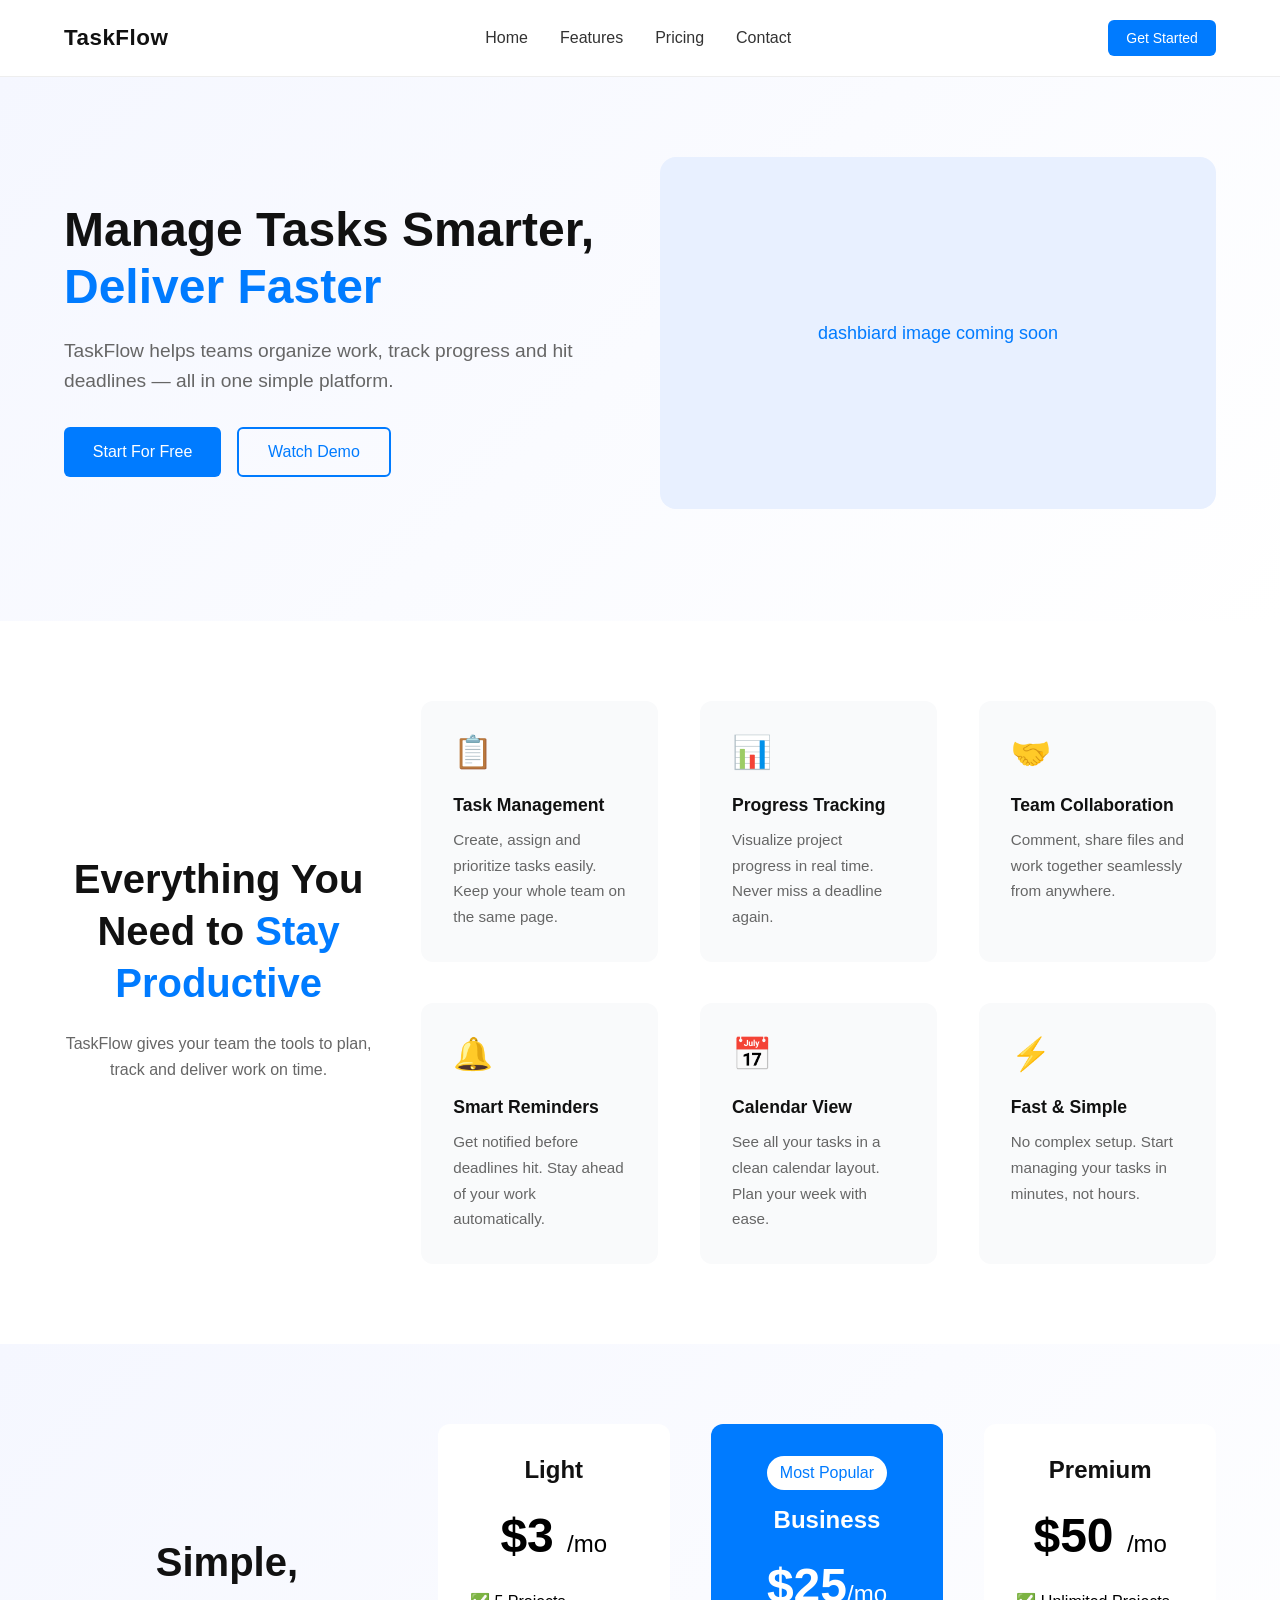
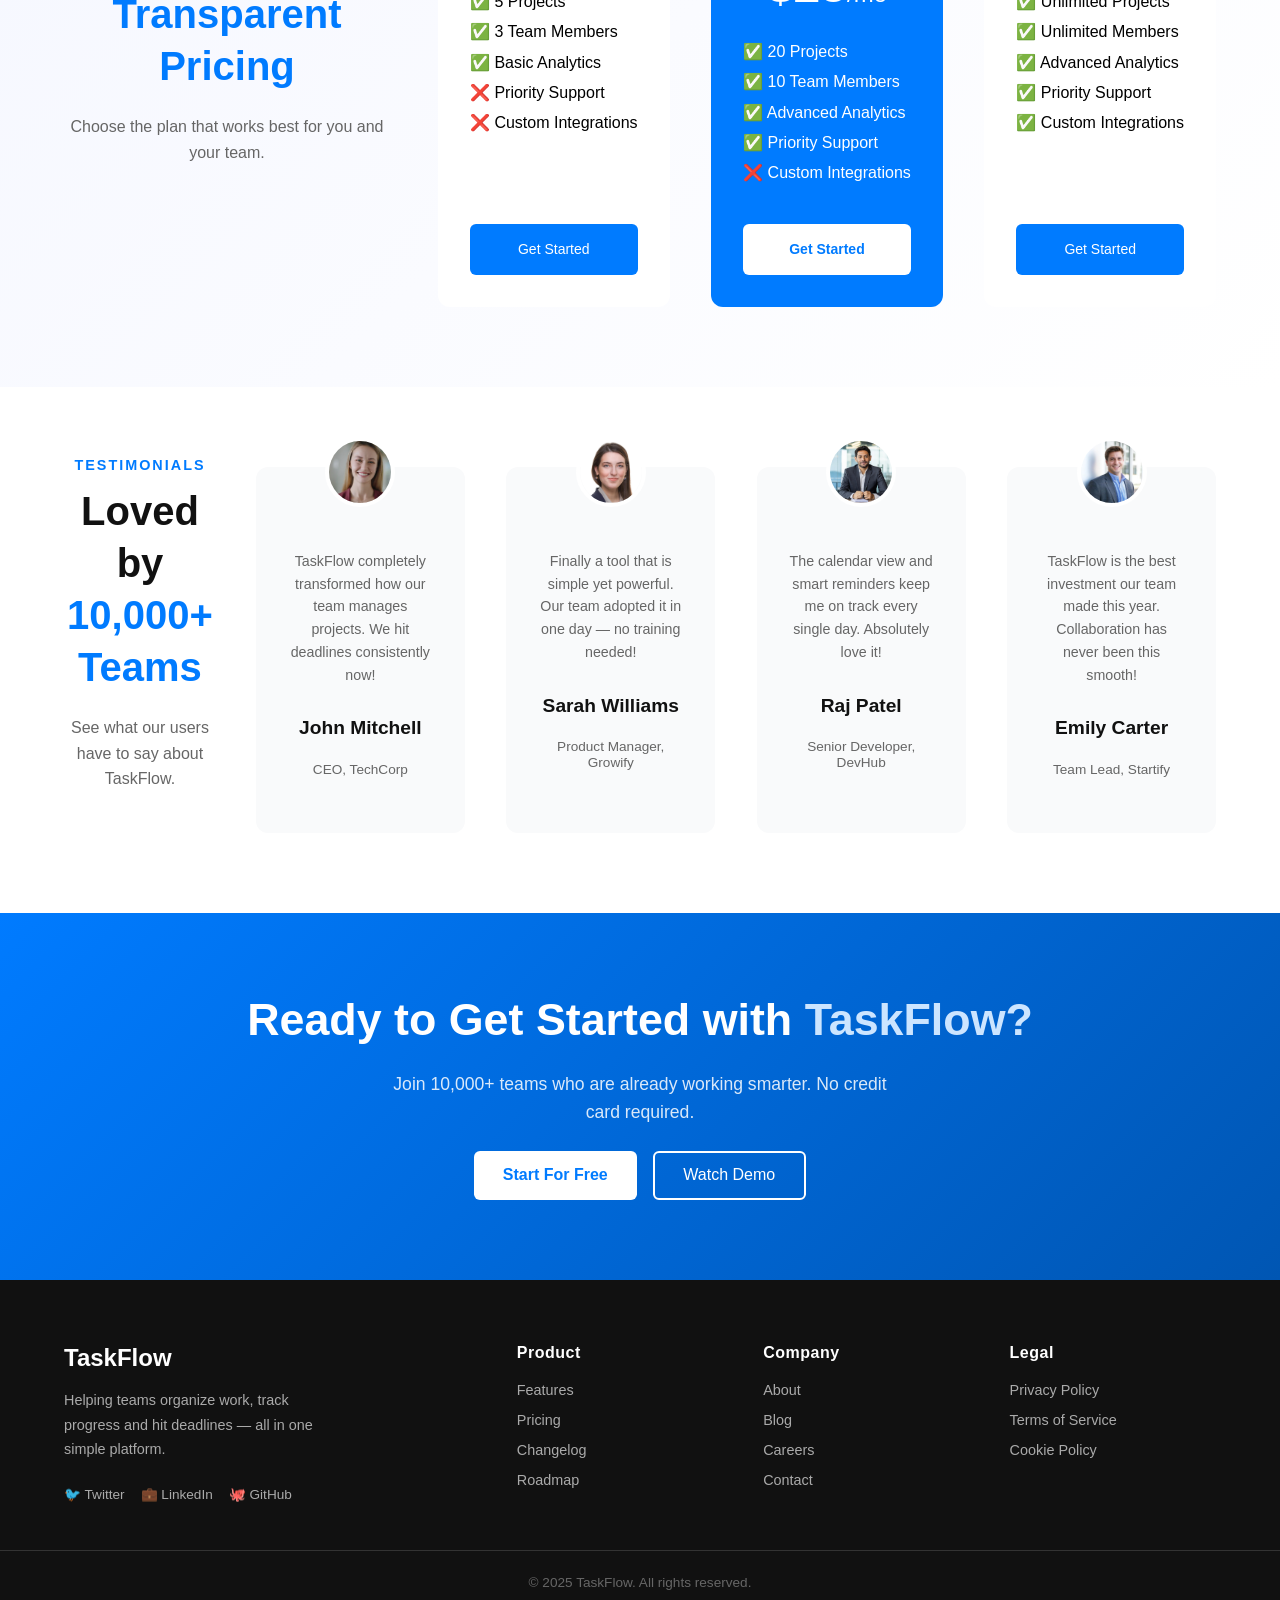
==== index.html @ aaf2224f "initial commit" ====
<!DOCTYPE html>
<html lang="en">

<head>
    <meta charset="UTF-8">
    <meta name="viewport" content="width=device-width, initial-scale=1.0">
    <title>Document</title>
    <link rel="stylesheet" href="style.css">
</head>

<body>
    <!-- navbar -->
    <header class="navbar">
        <div class="container">
            <!-- logo -->
            <div class="logo">
                <a href="#">TaskFlow</a>
            </div>

            <!-- menu items  -->
            <nav class="nav-links">
                <a href="#">Home</a>
                <a href="#">Features</a>
                <a href="#">Pricing</a>
                <a href="#">Contact</a>
            </nav>

            <div class="nav-btn">
                <button>Get Started</button>
            </div>

            <!-- hmaburger for mobile -->
            <div class="hamburger">
                ☰
            </div>
        </div>
    </header>



    <!-- hero section  -->
    <section class="hero">
        <div class="container">
            <!-- left side text  -->
            <div class="hero-text">
                <h1>Manage Tasks Smarter, <span>Deliver Faster</span></h1>
                <p>TaskFlow helps teams organize work, track progress and hit deadlines — all in one simple platform.
                </p>
                <div class="hero-buttons">
                    <button class="btn-primary">Start For Free</button>
                    <button class="btn-secondary">Watch Demo</button>
                </div>
            </div>

            <!-- right side image  -->
            <div class="hero-image placeholder-box">
                dashbiard image coming soon
            </div>
        </div>
    </section>


    <!-- features section  -->
    <section class="features">
        <div class="container">
            <!-- features heading  -->
            <div class="features-heading">
                <h2>Everything You Need to <span>Stay Productive</span></h2>
                <p>TaskFlow gives your team the tools to plan, track and deliver work on time.</p>
            </div>

            <!-- features card -->
            <div class="features-grid">

                <div class="feature-card">
                    <div class="feature-icon">📋</div>
                    <h3>Task Management</h3>
                    <p>Create, assign and prioritize tasks easily. Keep your whole team on the same page.</p>
                </div>

                <div class="feature-card">
                    <div class="feature-icon">📊</div>
                    <h3>Progress Tracking</h3>
                    <p>Visualize project progress in real time. Never miss a deadline again.</p>
                </div>

                <div class="feature-card">
                    <div class="feature-icon">🤝</div>
                    <h3>Team Collaboration</h3>
                    <p>Comment, share files and work together seamlessly from anywhere.</p>
                </div>

                <div class="feature-card">
                    <div class="feature-icon">🔔</div>
                    <h3>Smart Reminders</h3>
                    <p>Get notified before deadlines hit. Stay ahead of your work automatically.</p>
                </div>

                <div class="feature-card">
                    <div class="feature-icon">📅</div>
                    <h3>Calendar View</h3>
                    <p>See all your tasks in a clean calendar layout. Plan your week with ease.</p>
                </div>

                <div class="feature-card">
                    <div class="feature-icon">⚡</div>
                    <h3>Fast & Simple</h3>
                    <p>No complex setup. Start managing your tasks in minutes, not hours.</p>
                </div>
            </div>
        </div>
    </section>





    <!-- pricing section  -->
    <section class="pricing">
        <div class="container">
            <div class="pricing-heading">
                <h2>Simple, <span>Transparent Pricing</span></h2>
                <p>Choose the plan that works best for you and your team.</p>
            </div>

            <div class="pricing-grid">
                <!-- light price  -->
                <div class="pricing-card">
                    <h3>Light</h3>
                    <div class="price">$3 <span>/mo</span></div>
                    <ul>
                        <li>✅ 5 Projects</li>
                        <li>✅ 3 Team Members</li>
                        <li>✅ Basic Analytics</li>
                        <li>❌ Priority Support</li>
                        <li>❌ Custom Integrations</li>
                    </ul>
                    <button class="btn-plan">Get Started</button>
                </div>

                <!-- popular-price  -->
                <div class="pricing-card popular">
                    <div class="popular-badge">Most Popular</div>
                    <h3>Business</h3>

                    <div class="price">$25<span>/mo</span></div>
                    <ul>
                        <li>✅ 20 Projects</li>
                        <li>✅ 10 Team Members</li>
                        <li>✅ Advanced Analytics</li>
                        <li>✅ Priority Support</li>
                        <li>❌ Custom Integrations</li>
                    </ul>
                    <button class="btn-plan popular-btn">Get Started</button>
                </div>

                <!-- premium pricing  -->
                <div class="pricing-card">
                    <h3>Premium</h3>
                    <div class="price">$50 <span>/mo</span></div>
                    <ul>
                        <li>✅ Unlimited Projects</li>
                        <li>✅ Unlimited Members</li>
                        <li>✅ Advanced Analytics</li>
                        <li>✅ Priority Support</li>
                        <li>✅ Custom Integrations</li>
                    </ul>
                    <button class="btn-plan">Get Started</button>
                </div>
            </div>
        </div>
    </section>

    <!-- testimonial section  -->

    <section class="testimonials">
        <div class="container">
            <div class="testimonial-heading">
                <p class="label">Testimonials</p>
                <h2>Loved by <span>10,000+ Teams</span></h2>
                <p>See what our users have to say about TaskFlow.</p>
            </div>

            <div class="testimonial-grid">
                <!-- peron-1  -->
                <div class="testimonial-card">
                    <img src="assets/images/testimonial-person/person1.webp" alt="">
                    <p class="review">TaskFlow completely transformed how our team manages projects. We hit
                        deadlines consistently now!</p>
                    <span class="name">John Mitchell</span>
                    <span class="designation">CEO, TechCorp</span>
                </div>

                <!-- person-2  -->
                <div class="testimonial-card">
                    <img src="assets/images/testimonial-person/person2.jpg" alt="">
                    <p class="review">Finally a tool that is simple yet powerful. Our team adopted it in one day —
                        no training needed!</p>
                    <span class="name">Sarah Williams</span>
                    <span class="designation">Product Manager, Growify</span>
                </div>

                <!-- person-3  -->
                <div class="testimonial-card">
                    <img src="assets/images/testimonial-person/person3.jpg" alt="">
                    <p class="review">The calendar view and smart reminders keep me on track every single day.
                        Absolutely love it!</p>
                    <span class="name">Raj Patel</span>
                    <span class="designation">Senior Developer, DevHub</span>
                </div>

                <!-- person-4  -->
                <div class="testimonial-card">
                    <img src="assets/images/testimonial-person/person4.jpg" alt="">
                    <p class="review">TaskFlow is the best investment our team made this year. Collaboration has
                        never been this smooth!</p>
                    <span class="name">Emily Carter</span>
                    <span class="designation">Team Lead, Startify</span>
                </div>

            </div>
        </div>
    </section>



    <!-- cta section  -->
     <!-- CTA section -->
<section class="cta">
    <div class="container">
        <h2>Ready to Get Started with <span>TaskFlow?</span></h2>
        <p>Join 10,000+ teams who are already working smarter. No credit card required.</p>
        <div class="cta-buttons">
            <button class="btn-primary">Start For Free</button>
            <button class="btn-secondary">Watch Demo</button>
        </div>
    </div>
</section>




<!-- footer  -->
 <!-- Footer -->
<footer class="footer">
    <div class="container">

        <!-- Brand Column -->
        <div class="footer-brand">
            <h3>TaskFlow</h3>
            <p>Helping teams organize work, track progress and hit deadlines — all in one simple platform.</p>
            <div class="social-links">
                <a href="#">🐦 Twitter</a>
                <a href="#">💼 LinkedIn</a>
                <a href="#">🐙 GitHub</a>
            </div>
        </div>

        <!-- Product Links -->
        <div class="footer-col">
            <h4>Product</h4>
            <ul>
                <li><a href="#">Features</a></li>
                <li><a href="#">Pricing</a></li>
                <li><a href="#">Changelog</a></li>
                <li><a href="#">Roadmap</a></li>
            </ul>
        </div>

        <!-- Company Links -->
        <div class="footer-col">
            <h4>Company</h4>
            <ul>
                <li><a href="#">About</a></li>
                <li><a href="#">Blog</a></li>
                <li><a href="#">Careers</a></li>
                <li><a href="#">Contact</a></li>
            </ul>
        </div>

        <!-- Legal Links -->
        <div class="footer-col">
            <h4>Legal</h4>
            <ul>
                <li><a href="#">Privacy Policy</a></li>
                <li><a href="#">Terms of Service</a></li>
                <li><a href="#">Cookie Policy</a></li>
            </ul>
        </div>

    </div>

    <!-- Bottom Bar -->
    <div class="footer-bottom">
        <p>© 2025 TaskFlow. All rights reserved.</p>
    </div>
</footer>

</body>

</html>
---- style.css ----
/* css reset  */
* {
    margin: 0;
    padding: 0;
    box-sizing: border-box;
}

body {
    font-family: Arial, sans-serif;
  overflow-x: hidden;
}


a {
    text-decoration: none;
    cursor: pointer;
}

.container {
    width: 90%;
    margin: 0 auto;
    max-width: 1200px;
}

.navbar .container {
    display: flex;
    /* flex-direction: column; */
    justify-content: space-between;
    align-items: center;
}

.navbar {
    background-color: white;
    width: 100%;
    padding: 1.25rem 0;
    position: sticky;
    top: 0;
    border-bottom: 1px solid #eee;
}

.navbar .logo a {
    font-size: 1.4rem;
    font-weight: 700;
    color: #111;
    letter-spacing: 0.5px;
}

/* .nav-links{
    display: flex;
    gap: 2.3rem;
} */

.nav-links a {
    font-size: 1rem;
    color: #333;
    transition: 0.3s;
    font-weight: 500;
}

.nav-links a:hover {
    color: #007bff;
}

.nav-btn button {
    background-color: #007bff;
    color: white;
    border: none;
    padding: 0.625rem 1.135rem;
    border-radius: 0.375rem;
    font-size: 0.875rem;
    cursor: pointer;
    transition: .3s;
}

.nav-btn button:hover {
    background-color: #0056b3;
}


/* mobile-first  */
.nav-links {
    display: none;
}

.nav-btn {
    display: none;
}

.hamburger {
    display: block;
    font-size: 1.5rem;
    cursor: pointer;
    /* font-weight: bold;
 color: #111; */
}


/* media query */
@media (min-width: 768px) {
    .nav-links {
        display: flex;
        gap: 2rem;
    }

    .logo a {
        font-size: 1.6rem;
    }

    .nav-btn {
        display: block;
    }

    .hamburger {
        display: none;
    }
}

/* hero section  */

section {
    padding: 2rem 0;
}

.hero {
    background: linear-gradient(135deg, #f5f7ff 0%, #ffffff 100%);
}

.hero .container {
    display: flex;
    flex-direction: column;
    align-items: center;
    gap: 2.5rem;
    text-align: center;
}

.hero-text h1 {
    font-size: 2.2rem;
    margin-bottom: 1.4rem;
    color: #111;
    line-height: 1.2;
    font-weight: bold;
}

.hero-text h1 span {
    color: #007bff;
}

.hero-text p {
    font-size: .97rem;
    color: #666;
    margin-bottom: 1.875rem;
    line-height: 1.6;
    font-weight: 500;
}

.hero-buttons {
    display: flex;
    gap: 1rem;
    justify-content: center;
    margin-bottom: 1.3rem;
}

.btn-primary {
    background-color: #007bff;
    color: white;
    border: none;
    padding: 0.625rem 1.4rem;
    border-radius: 0.375rem;
    font-size: 0.875rem;
    cursor: pointer;
    transition: .3s;
    white-space: nowrap;
}

.btn-primary:hover {
    background-color: #0056b3;
}

.btn-secondary {
    color: #007bff;
    background-color: transparent;
    border: 2px solid #007bff;
    padding: 0.625rem 1.4rem;
    border-radius: 0.375rem;
    font-size: 0.875rem;
    cursor: pointer;
    transition: .3s;
    white-space: nowrap;
}

.btn-secondary:hover {
    background-color: #0056b3;
    color: white;
}

/* .hero-image img {
  width: 100%;
  max-width: 550px;
  border-radius: 1rem;
  box-shadow: 0 20px 60px rgba(0, 0, 0, 0.15);
} */

.placeholder-box {
    background: #e8f0ff;
    /* height: 17rem; */
    border-radius: 16px;
    display: flex;
    align-items: center;
    justify-content: center;
    color: #007bff;
    font-size: 18px;
    margin-bottom: 2rem;
}


/* media query */
@media (min-width: 768px) {
    section {
        padding: 5rem 0;
    }

    .hero .container {
        flex-direction: row;
        text-align: left;
        gap: 2.5rem;
    }

    .hero-text {
        flex: 1;
    }

    .hero-text h1 {
        font-size: 3rem;
        font-weight: bold;
        color: #111;
        line-height: 1.2;
        margin-bottom: 1.25rem;
    }

    .hero-image {
        flex: 1;
    }

    .placeholder-box {
        height: 22rem;
    }

    .hero-buttons {
        justify-content: flex-start;
    }

    .btn-primary {
        padding: 0.86rem 1.8rem;
        font-size: 1rem;
    }

    .btn-secondary {
        padding: 0.86rem 1.8rem;
        font-size: 1rem;
    }

    .hero-text p {
        font-size: 1.2rem;
        margin-bottom: 1.875rem;
        line-height: 1.6;
    }
}



/* features styling  */
.features {
    background-color: #ffffff;
}

.features .container {
    display: flex;
    flex-direction: column;
    align-items: center;
    justify-content: space-between;
    gap: 3rem;
    /* background-color: red; */
}

.features-heading h2 {
    font-size: 2rem;
    margin-bottom: 1.4rem;
    color: #111;
    line-height: 1.2;
    font-weight: bold;
    text-align: center;
}

.features-heading h2 span {
    color: #007bff;
}

.features-heading p {
    font-size: .89rem;
    color: #666;
    margin-bottom: 1.875rem;
    line-height: 1.6;
    font-weight: 500;
    text-align: center;
}

.features-grid {
    /* background-color: yellow; */
    display: grid;
    gap: 2.6rem;
}

.feature-card {
    /* border: 3px solid; */
    padding: 2rem;
    border-radius: 12px;
    background: #f9fafb;
    transition: .3s;
}

.feature-card:hover {
    box-shadow: 0 10px 30px rgba(0, 0, 0, 0.1);
    transform: translateY(-5px);
}

.feature-icon {
    font-size: 2rem;
    margin-bottom: 1.5rem;
}

.feature-card h3 {
    font-size: 1.1rem;
    font-weight: bold;
    color: #111;
    margin-bottom: 0.7rem;
}

.feature-card p {
    line-height: 1.6rem;
    font-size: 0.95rem;
    color: #666;
}

/* media query */
@media (min-width: 768px) {
    section {
        padding: 5rem 0;
        /* overflow-x: hidden; */
    }


    .features-heading {
        text-align: center;
        /* margin-bottom: 3rem; */
    }

    .features-heading h2 {
        font-size: 2.5rem;
        line-height: 1.3;
    }

    .features-heading p {
        font-size: 1rem;
    }

    .features-grid {
        grid-template-columns: repeat(2, 1fr);
    }
}


@media (min-width: 1200px) {
    .features-grid {
        grid-template-columns: repeat(3, 1fr);
    }

    .features .container {
        flex-direction: row;
    }
}


/* pricng styling  */
.pricing {
    background: linear-gradient(135deg, #f5f7ff 0%, #ffffff 100%);

}

.pricing .container {
    display: flex;
    flex-direction: column;
    align-items: center;
    justify-content: space-between;
    gap: 3rem;
    /* background-color: red; */
}

.pricing-heading {
    text-align: center;
    /* margin-bottom: 3rem; */
    /* background-color: red; */
}

.pricing-heading h2 {
    font-size: 2rem;
    margin-bottom: 1.4rem;
    color: #111;
    line-height: 1.2;
    font-weight: bold;
    text-align: center;
}

.pricing-heading h2 span {
    color: #007bff;
}

.pricing-heading p {
    font-size: .89rem;
    color: #666;
    margin-bottom: 1.875rem;
    line-height: 1.6;
    font-weight: 500;
    text-align: center;
}

.pricing-grid {
    /* background-color: yellow; */
    display: grid;
    gap: 2.6rem;
}

.pricing-card {
    padding: 2rem;
    border-radius: 12px;
    background: #f9fafb;
    transition: .3s;
    white-space: nowrap;
    background-color: white;
}

.pricing-card:hover {
    box-shadow: 0 10px 30px rgba(0, 0, 0, 0.1);
    transform: translateY(-5px);
}

.pricing-card h3 {
    font-size: 1.3rem;
    font-weight: bold;
    color: #111;
    margin-bottom: 1.5rem;
    text-align: center;
}

.pricing-card .price {
    font-size: 2rem;
    font-weight: bold;
    margin-bottom: 1.5rem;
    text-align: center;
}

.pricing-card .price span {
    font-size: 1.2rem;
    font-weight: normal;
}

.pricing-card ul {
    /* background-color: 
    red; */
    margin-bottom: 2rem;
    line-height: 1.9;
    list-style: none;
    font-weight: 500;
}

.popular ul li {
    color: white;
    white-space: nowrap;
}

.pricing-card .btn-plan {
    background-color: #007bff;
    color: white;
    border: none;
    padding: 1.1rem 1.4rem;
    border-radius: 0.375rem;
    font-size: 0.875rem;
    cursor: pointer;
    transition: .3s;
    white-space: nowrap;
    width: 100%;
}

.pricing-card .btn-plan:hover {
    background-color: #0056b3;
}

.popular {
    background-color: #007bff;
    color: white;
    /* text-align: center; */
}


.popular h3 {
    color: white;
}

.popular .popular-badge {
    background-color: white;
    padding: .5rem .8rem;
    /* display: inline-block; */
    display: block;
    width: fit-content;
    margin: 0 auto 1rem auto;
    color: #007bff;
    border-radius: 5rem;
    font-weight: 500;
    white-space: nowrap;
}

.popular .popular-btn {
    background-color: white;
    color: #007bff;
    font-weight: bold;
}

.popular .popular-btn:hover {
    background-color: #aebdcc;
    color: white;
}

/* media query */
@media (min-width: 768px) {
    /* section {
        padding: 5rem 0;
        overflow-x: hidden;
    } */

    .pricing-heading {
        text-align: center;
        /* margin-bottom: 3rem; */
    }

    .pricing-heading h2 {
        font-size: 2.5rem;
        line-height: 1.3;
    }

    .pricing-heading p {
        font-size: 1rem;
    }

    .pricing-grid {
        grid-template-columns: repeat(3, 1fr);
    }

    .pricing-card {
        display: flex;
        flex-direction: column;
    }

    .pricing-card ul {
        flex-grow: 1;
    }

    /* .pricing-card button {
    align-self: flex-start;
    align-self: center ;
} */


}



@media (min-width: 1200px) {

    .pricing .container {
        flex-direction: row;
    }

    .pricing-card h3 {
        font-size: 1.5rem;
    }

    .pricing-card .price {
        font-size: 3rem;
    }

    .pricing-card .price span {
        font-size: 1.5rem;
        font-weight: 500;
    }

    .pricing-card ul {
        /* background-color: 
    red; */
        margin-bottom: 2.2rem;
        font-weight: 500;
    }
}


/* testimonial section styling  */

.testimonials{
  overflow-x: clip;
    overflow-y: visible;
    padding-top: 3rem; 
}
.testimonials .testimonial-card img {
    width: 70px;
    height: 70px;
    /* ✅ fixed height do */
    border-radius: 50%;
    object-fit: cover;
    position: absolute;
    top: -30px;
    left: 50%;
    transform: translateX(-50%);
    /* ✅ exactly center */
    border: 4px solid white;
}

.testimonials .container {
    display: flex;
    flex-direction: column;
    align-items: center;
    gap: 2.5rem;
    /* background-color: rgb(80, 74, 74); */
}

.testimonial-heading h2 {
    font-size: 2rem;
    margin-bottom: 1.4rem;
    color: #111;
    line-height: 1.2;
    font-weight: bold;
    text-align: center;
}

.testimonial-heading h2 span {
    color: #007bff;
}

.testimonial-heading .label {
    font-size: 0.9rem;
    color: #007bff;
    /* blue karo — match karega */
    font-weight: 600;
    letter-spacing: 2px;
    text-transform: uppercase;
    display: block;
    margin-bottom: 0.5rem;
}

.testimonial-heading p {
    font-size: .96rem;
    color: #666;
    margin-bottom: 1.4rem;
    line-height: 1.6;
    font-weight: 500;
    text-align: center;
}

.testimonial-grid {
    /* background-color: yellow; */
    display: grid;
        gap: 2.6rem;
         margin-top: 2rem;
}

.testimonial-card {
    /* border: 3px solid; */
    padding: 3.3rem 2rem 2rem 2rem;
    border-radius: 12px;
    background: #f9fafb;
    transition: .3s;
    position: relative;
    text-align: center;
}

.testimonial-card:hover {
    box-shadow: 0 10px 30px rgba(0, 0, 0, 0.1);
    transform: translateY(-5px);
}

.testimonial-card p {
    font-size: .89rem;
    color: #666;
    margin: 1.875rem 0;
    line-height: 1.6;
    font-weight: 500;
}


.testimonial-card span {
    font-size: 1.2rem;
    margin-bottom: 1.4rem;
    color: #111;
    line-height: 1.2;
    font-weight: 500;
    text-align: center;
}

/* added  */
/* ✅ Block karo dono ko */
.testimonial-card .name {
    display: block;
    font-weight: bold;
    color: #111;
    margin-top: 0.5rem;
}

.testimonial-card .designation {
    display: block;
    font-size: 0.85rem;
    color: #666;
}


/* media query  */
@media (min-width: 768px) {
    section {
        padding: 5rem 0;
        /* overflow-x: hidden; */
    }

    .testimonials .container {
        /* flex-direction: row; */
        flex-direction: column;
    }

    .testimonial-heading {
        text-align: center;
        /* margin-bottom: 3rem; */
    }

    .testimonial-heading h2 {
        font-size: 2.5rem;
        line-height: 1.3;
    }

    .testimonial-heading p {
        font-size: 1rem;
    }

    .testimonial-grid {
        grid-template-columns: repeat(2, 1fr);
    }
}


 @media (min-width: 1200px) {
    .testimonial-grid {
        grid-template-columns: repeat(4, 1fr);
        
    }
      .testimonials .container {
        flex-direction:row;
    }
} 

/* @media (min-width: 1200px) {
   
    .testimonials .container {
        flex-direction:column;
    }
}  */


/* ===== CTA ===== */
.cta {
    background: linear-gradient(135deg, #007bff 0%, #0056b3 100%);
    text-align: center;
}

.cta .container {
    display: flex;
    flex-direction: column;
    align-items: center;
    gap: 1.5rem;
}

.cta h2 {
    font-size: 2rem;
    font-weight: bold;
    color: white;
    line-height: 1.2;
}

.cta h2 span {
    color: #cce5ff; /* light blue — white se alag dikhega */
}

.cta p {
    font-size: 1rem;
    color: rgba(255, 255, 255, 0.85);
    line-height: 1.6;
    max-width: 500px;
}

.cta-buttons {
    display: flex;
    gap: 1rem;
    justify-content: center;
}

.cta .btn-primary {
    background-color: white;
    color: #007bff;
    font-weight: bold;
}

.cta .btn-primary:hover {
    background-color: #e8f0ff;
}

.cta .btn-secondary {
    border-color: white;
    color: white;
}

.cta .btn-secondary:hover {
    background-color: white;
    color: #007bff;
}

@media (min-width: 768px) {
    .cta h2 {
        font-size: 2.8rem;
    }

    .cta p {
        font-size: 1.1rem;
    }
}


/* footer  */
/* ===== FOOTER ===== */
.footer {
    background-color: #111;
    color: #ccc;
    padding-top: 4rem;
}

.footer .container {
    display: grid;
    grid-template-columns: 1fr;
    gap: 2.5rem;
    padding-bottom: 3rem;
}

/* Brand Column */
.footer-brand h3 {
    font-size: 1.5rem;
    font-weight: bold;
    color: white;
    margin-bottom: 1rem;
}

.footer-brand p {
    font-size: 0.9rem;
    line-height: 1.7;
    color: #aaa;
    margin-bottom: 1.5rem;
    max-width: 280px;
}

.social-links {
    display: flex;
    gap: 1rem;
    flex-wrap: wrap;
}

.social-links a {
    font-size: 0.85rem;
    color: #aaa;
    transition: .3s;
}

.social-links a:hover {
    color: #007bff;
}

/* Other Columns */
.footer-col h4 {
    font-size: 1rem;
    font-weight: bold;
    color: white;
    margin-bottom: 1.2rem;
    letter-spacing: 0.5px;
}

.footer-col ul {
    list-style: none;
    display: flex;
    flex-direction: column;
    gap: 0.75rem;
}

.footer-col ul li a {
    font-size: 0.9rem;
    color: #aaa;
    transition: .3s;
}

.footer-col ul li a:hover {
    color: #007bff;
}

/* Bottom Bar */
.footer-bottom {
    border-top: 1px solid #333;
    padding: 1.5rem 0;
    text-align: center;
}

.footer-bottom p {
    font-size: 0.85rem;
    color: #666;
}

/* Media Query */
@media (min-width: 768px) {
    .footer .container {
        grid-template-columns: 2fr 1fr 1fr 1fr;
    }
}
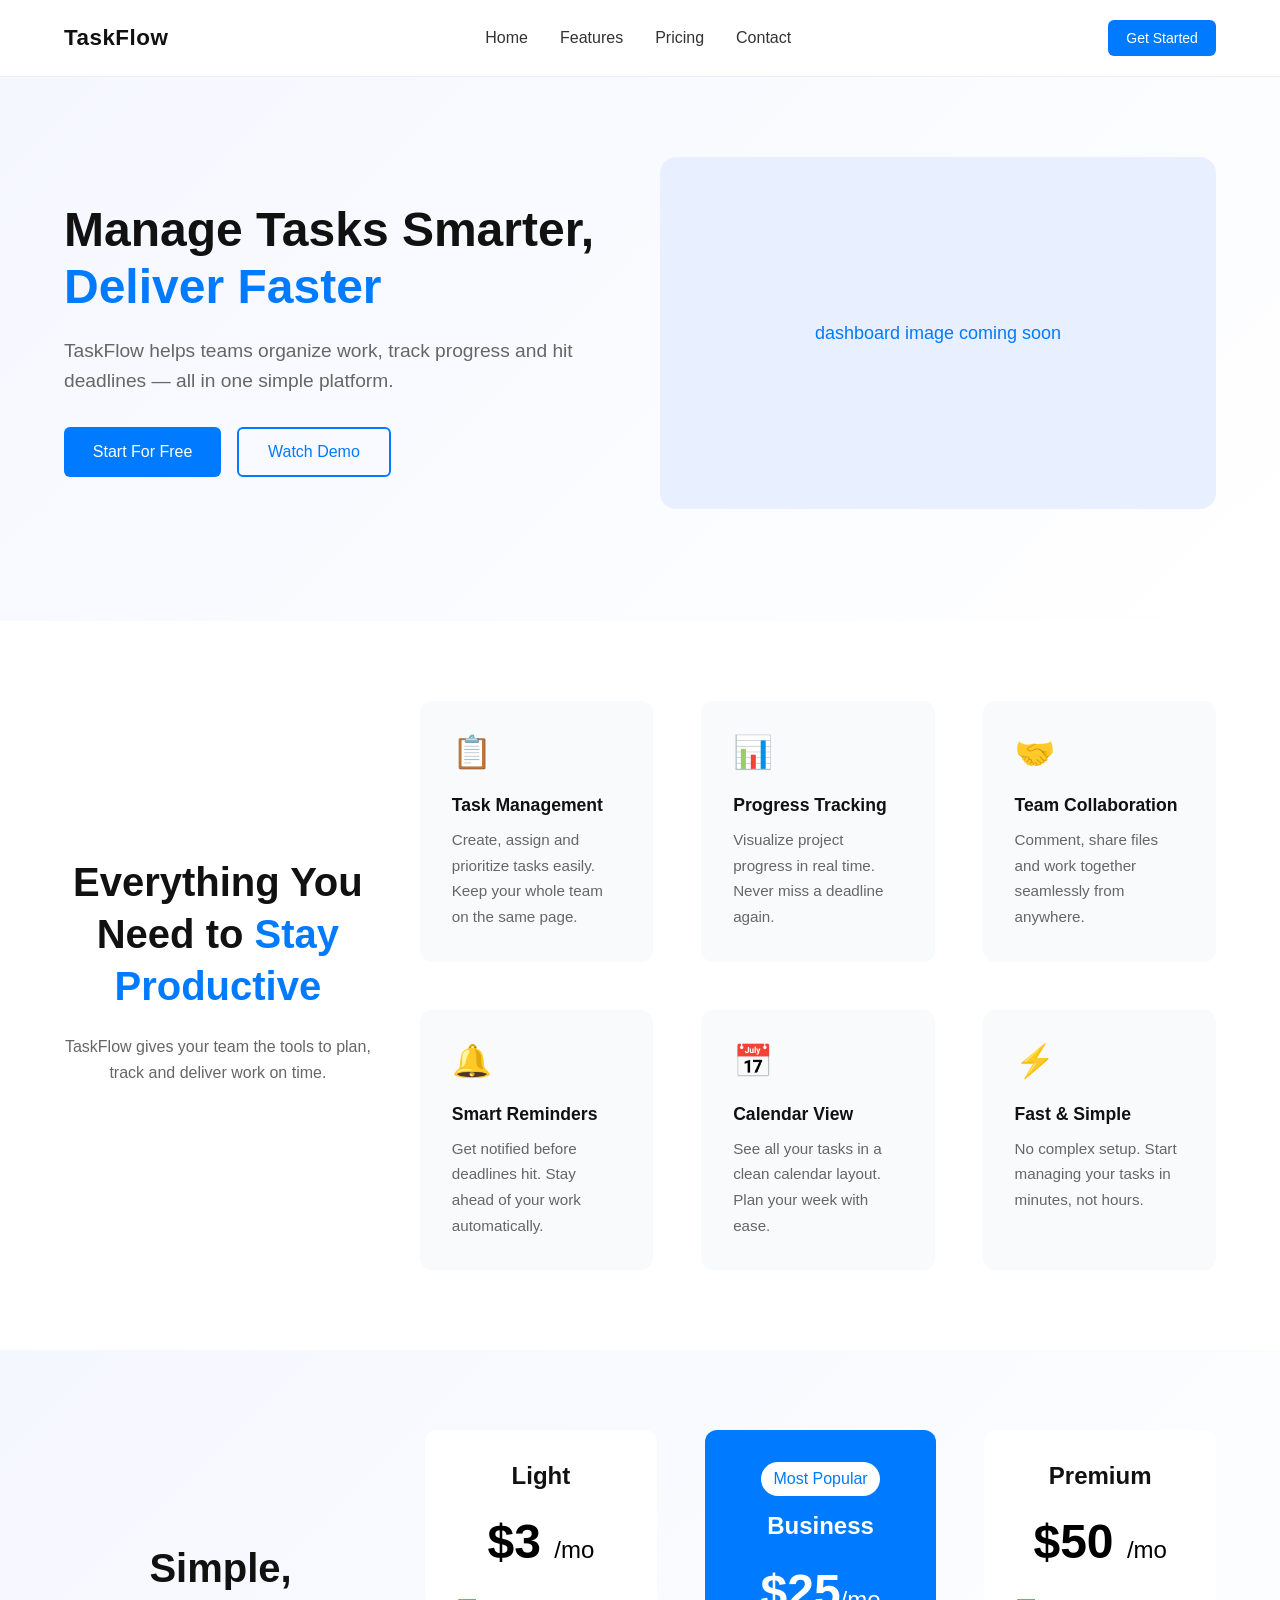
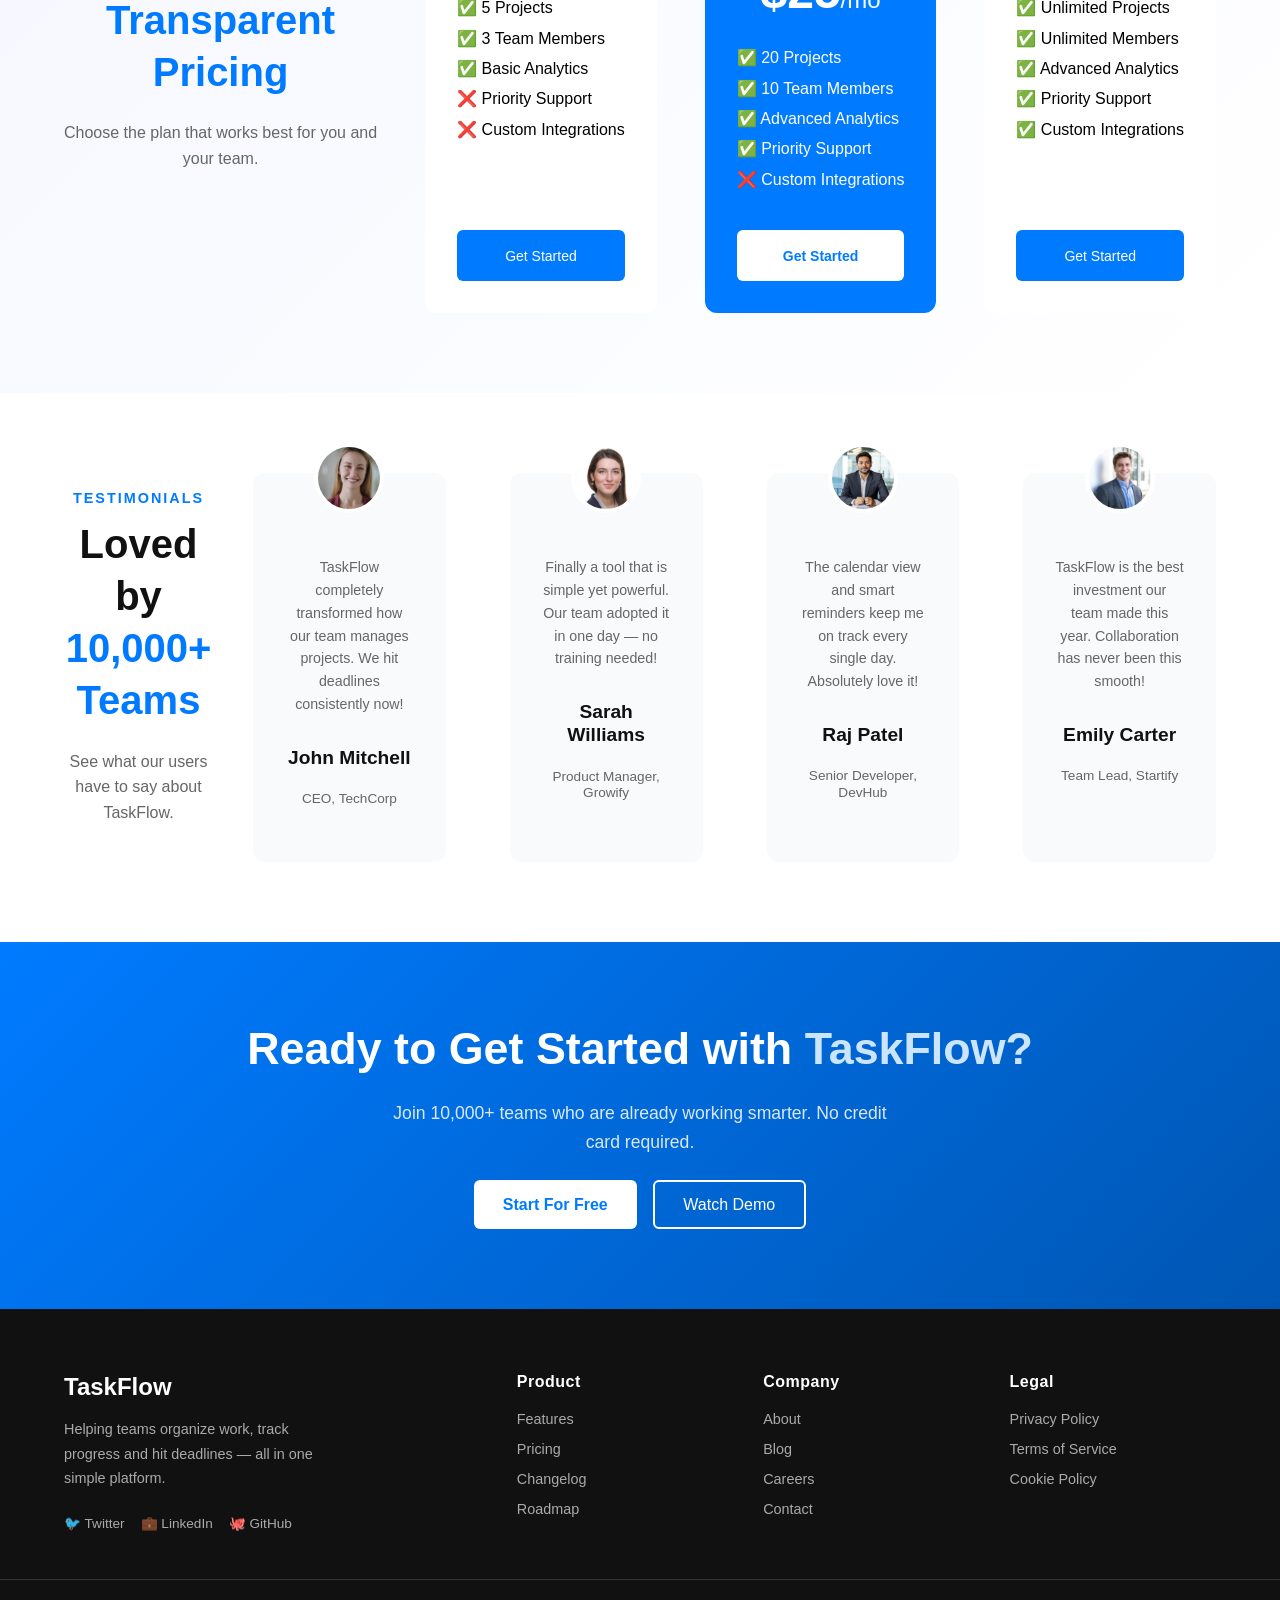
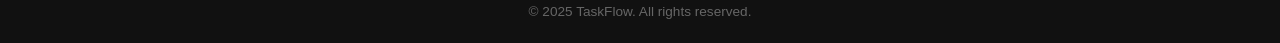
==== commit aaa76ba3: "added JS and updated layout" ====
--- a/index.html
+++ b/index.html
@@ -39,7 +39,7 @@
 
 
     <!-- hero section  -->
-    <section class="hero">
+    <section class="hero" id="home">
         <div class="container">
             <!-- left side text  -->
             <div class="hero-text">
@@ -54,14 +54,14 @@
 
             <!-- right side image  -->
             <div class="hero-image placeholder-box">
-                dashbiard image coming soon
+                dashboard image coming soon
             </div>
         </div>
     </section>
 
 
     <!-- features section  -->
-    <section class="features">
+    <section class="features" id="features">
         <div class="container">
             <!-- features heading  -->
             <div class="features-heading">
@@ -116,7 +116,7 @@
 
 
     <!-- pricing section  -->
-    <section class="pricing">
+    <section class="pricing" id="pricing">
         <div class="container">
             <div class="pricing-heading">
                 <h2>Simple, <span>Transparent Pricing</span></h2>
@@ -173,7 +173,7 @@
 
     <!-- testimonial section  -->
 
-    <section class="testimonials">
+    <section class="testimonials" id="contact">
         <div class="container">
             <div class="testimonial-heading">
                 <p class="label">Testimonials</p>
@@ -223,10 +223,8 @@
     </section>
 
 
-
-    <!-- cta section  -->
-     <!-- CTA section -->
-<section class="cta">
+      <!-- CTA section -->
+<section class="cta" id="cta">
     <div class="container">
         <h2>Ready to Get Started with <span>TaskFlow?</span></h2>
         <p>Join 10,000+ teams who are already working smarter. No credit card required.</p>
@@ -236,6 +234,7 @@
         </div>
     </div>
 </section>
+
 
 
 
@@ -296,6 +295,9 @@
     </div>
 </footer>
 
+
+<script src="script.js"></script>
 </body>
+</body>
 
 </html>
--- a/style.css
+++ b/style.css
@@ -7,9 +7,8 @@
 
 body {
     font-family: Arial, sans-serif;
-  overflow-x: hidden;
-}
-
+    /* overflow-x: hidden; */
+}
 
 a {
     text-decoration: none;
@@ -307,7 +306,7 @@
 .features-grid {
     /* background-color: yellow; */
     display: grid;
-    gap: 2.6rem;
+    gap: 3rem;
 }
 
 .feature-card {
@@ -345,7 +344,7 @@
 @media (min-width: 768px) {
     section {
         padding: 5rem 0;
-        /* overflow-x: hidden; */
+        overflow-x: hidden;
     }
 
 
@@ -380,7 +379,7 @@
 }
 
 
-/* pricng styling  */
+/* pricing styling  */
 .pricing {
     background: linear-gradient(135deg, #f5f7ff 0%, #ffffff 100%);
 
@@ -426,7 +425,7 @@
 .pricing-grid {
     /* background-color: yellow; */
     display: grid;
-    gap: 2.6rem;
+    gap: 3rem;
 }
 
 .pricing-card {
@@ -602,12 +601,6 @@
 
 
 /* testimonial section styling  */
-
-.testimonials{
-  overflow-x: clip;
-    overflow-y: visible;
-    padding-top: 3rem; 
-}
 .testimonials .testimonial-card img {
     width: 70px;
     height: 70px;
@@ -665,9 +658,9 @@
 
 .testimonial-grid {
     /* background-color: yellow; */
+    
     display: grid;
-        gap: 2.6rem;
-         margin-top: 2rem;
+        gap: 4rem;
 }
 
 .testimonial-card {
@@ -704,7 +697,7 @@
 }
 
 /* added  */
-/* ✅ Block karo dono ko */
+
 .testimonial-card .name {
     display: block;
     font-weight: bold;
@@ -723,12 +716,12 @@
 @media (min-width: 768px) {
     section {
         padding: 5rem 0;
-        /* overflow-x: hidden; */
+        overflow-x: hidden;
     }
 
     .testimonials .container {
         /* flex-direction: row; */
-        flex-direction: column;
+         flex-direction: column;
     }
 
     .testimonial-heading {
@@ -761,12 +754,6 @@
     }
 } 
 
-/* @media (min-width: 1200px) {
-   
-    .testimonials .container {
-        flex-direction:column;
-    }
-}  */
 
 
 /* ===== CTA ===== */
@@ -929,3 +916,26 @@
     }
 }
 
+
+/* added later  */
+/* ✅ 1. Mobile Menu Open State */
+.nav-open {
+    display: flex !important;
+    flex-direction: column;
+    position: absolute;
+    top: 70px;
+    left: 0;
+    width: 100%;
+    background-color: white;
+    padding: 1.5rem;
+    gap: 1.2rem;
+    border-bottom: 1px solid #eee;
+    box-shadow: 0 10px 20px rgba(0,0,0,0.05);
+    z-index: 999;
+}
+
+/* ✅ 2. Active Nav Link */
+.nav-links a.active {
+    color: #007bff;
+    font-weight: 700;
+}
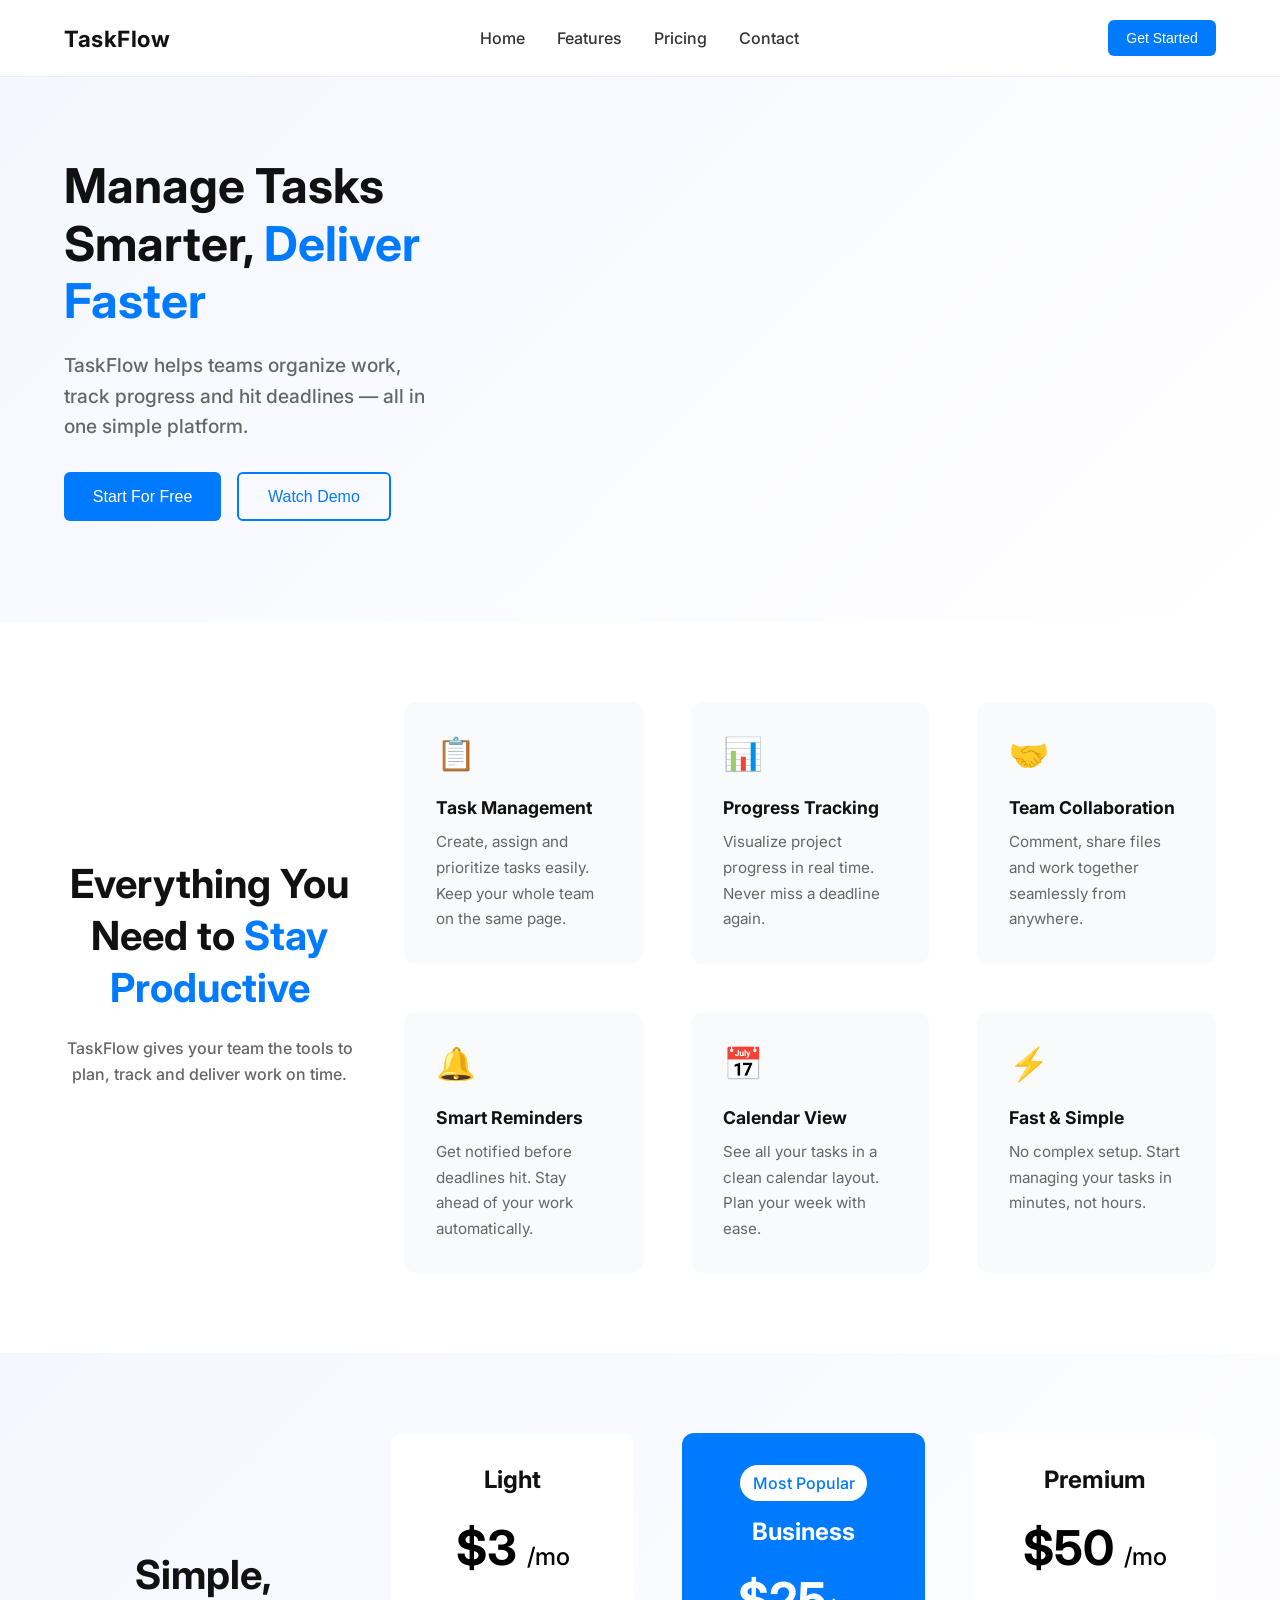
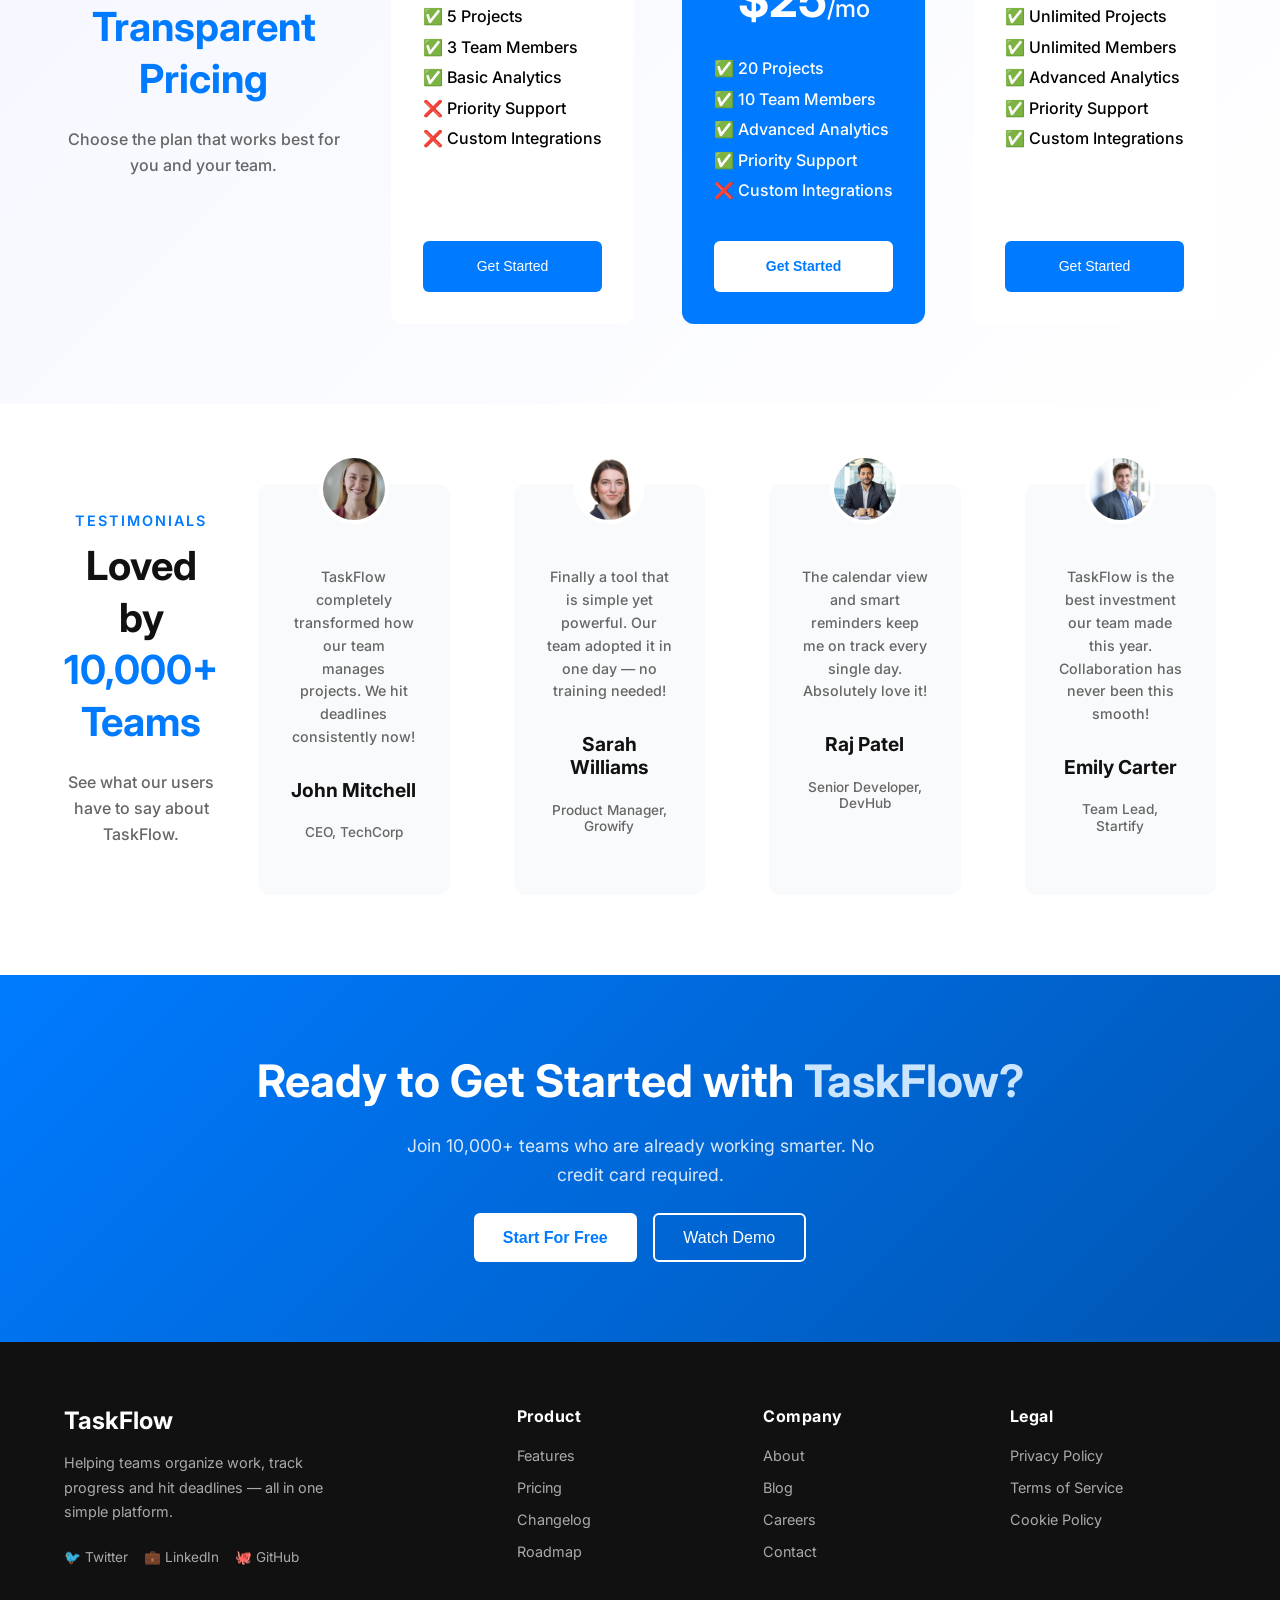
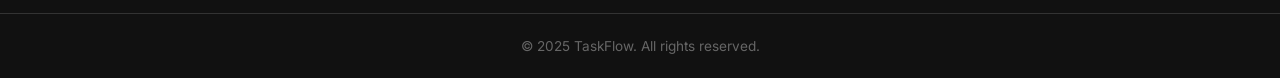
==== commit 61f8810b: "Updated HTML and CSS" ====
--- a/index.html
+++ b/index.html
@@ -5,6 +5,8 @@
     <meta charset="UTF-8">
     <meta name="viewport" content="width=device-width, initial-scale=1.0">
     <title>Document</title>
+    <!-- index.html ke head mein ye add karo: -->
+<link href="https://fonts.googleapis.com/css2?family=Inter:wght@400;500;600;700&display=swap" rel="stylesheet">
     <link rel="stylesheet" href="style.css">
 </head>
 
@@ -54,7 +56,7 @@
 
             <!-- right side image  -->
             <div class="hero-image placeholder-box">
-                dashboard image coming soon
+               <img src="assets/images/dashboard image.png" alt="">
             </div>
         </div>
     </section>
--- a/style.css
+++ b/style.css
@@ -6,7 +6,7 @@
 }
 
 body {
-    font-family: Arial, sans-serif;
+    font-family: 'Inter', sans-serif;
     /* overflow-x: hidden; */
 }
 
@@ -192,12 +192,13 @@
     color: white;
 }
 
-/* .hero-image img {
-  width: 100%;
-  max-width: 550px;
-  border-radius: 1rem;
-  box-shadow: 0 20px 60px rgba(0, 0, 0, 0.15);
-} */
+.hero-image img {
+    width: 100%;
+    max-width: 900px;
+    border-radius: 1rem;
+    box-shadow: 0 20px 60px rgba(0, 0, 0, 0.15);
+}
+
 
 .placeholder-box {
     background: #e8f0ff;
@@ -206,10 +207,10 @@
     display: flex;
     align-items: center;
     justify-content: center;
-    color: #007bff;
-    font-size: 18px;
+
     margin-bottom: 2rem;
 }
+
 
 
 /* media query */
@@ -219,8 +220,6 @@
     }
 
     .hero .container {
-        flex-direction: row;
-        text-align: left;
         gap: 2.5rem;
     }
 
@@ -237,15 +236,14 @@
     }
 
     .hero-image {
-        flex: 1;
-    }
-
-    .placeholder-box {
-        height: 22rem;
-    }
-
-    .hero-buttons {
-        justify-content: flex-start;
+        flex: 2;
+    }
+}
+
+@media (min-width: 1200px) {
+    .hero .container {
+        flex-direction: row;
+        text-align: start;
     }
 
     .btn-primary {
@@ -263,6 +261,10 @@
         margin-bottom: 1.875rem;
         line-height: 1.6;
     }
+
+    .hero-buttons {
+        justify-content: flex-start;
+    }
 }
 
 
@@ -278,7 +280,6 @@
     align-items: center;
     justify-content: space-between;
     gap: 3rem;
-    /* background-color: red; */
 }
 
 .features-heading h2 {
@@ -658,9 +659,9 @@
 
 .testimonial-grid {
     /* background-color: yellow; */
-    
+
     display: grid;
-        gap: 4rem;
+    gap: 4rem;
 }
 
 .testimonial-card {
@@ -721,7 +722,7 @@
 
     .testimonials .container {
         /* flex-direction: row; */
-         flex-direction: column;
+        flex-direction: column;
     }
 
     .testimonial-heading {
@@ -744,15 +745,16 @@
 }
 
 
- @media (min-width: 1200px) {
+@media (min-width: 1200px) {
     .testimonial-grid {
         grid-template-columns: repeat(4, 1fr);
-        
-    }
-      .testimonials .container {
-        flex-direction:row;
-    }
-} 
+
+    }
+
+    .testimonials .container {
+        flex-direction: row;
+    }
+}
 
 
 
@@ -777,7 +779,8 @@
 }
 
 .cta h2 span {
-    color: #cce5ff; /* light blue — white se alag dikhega */
+    color: #cce5ff;
+    /* light blue — white se alag dikhega */
 }
 
 .cta p {
@@ -930,7 +933,7 @@
     padding: 1.5rem;
     gap: 1.2rem;
     border-bottom: 1px solid #eee;
-    box-shadow: 0 10px 20px rgba(0,0,0,0.05);
+    box-shadow: 0 10px 20px rgba(0, 0, 0, 0.05);
     z-index: 999;
 }
 
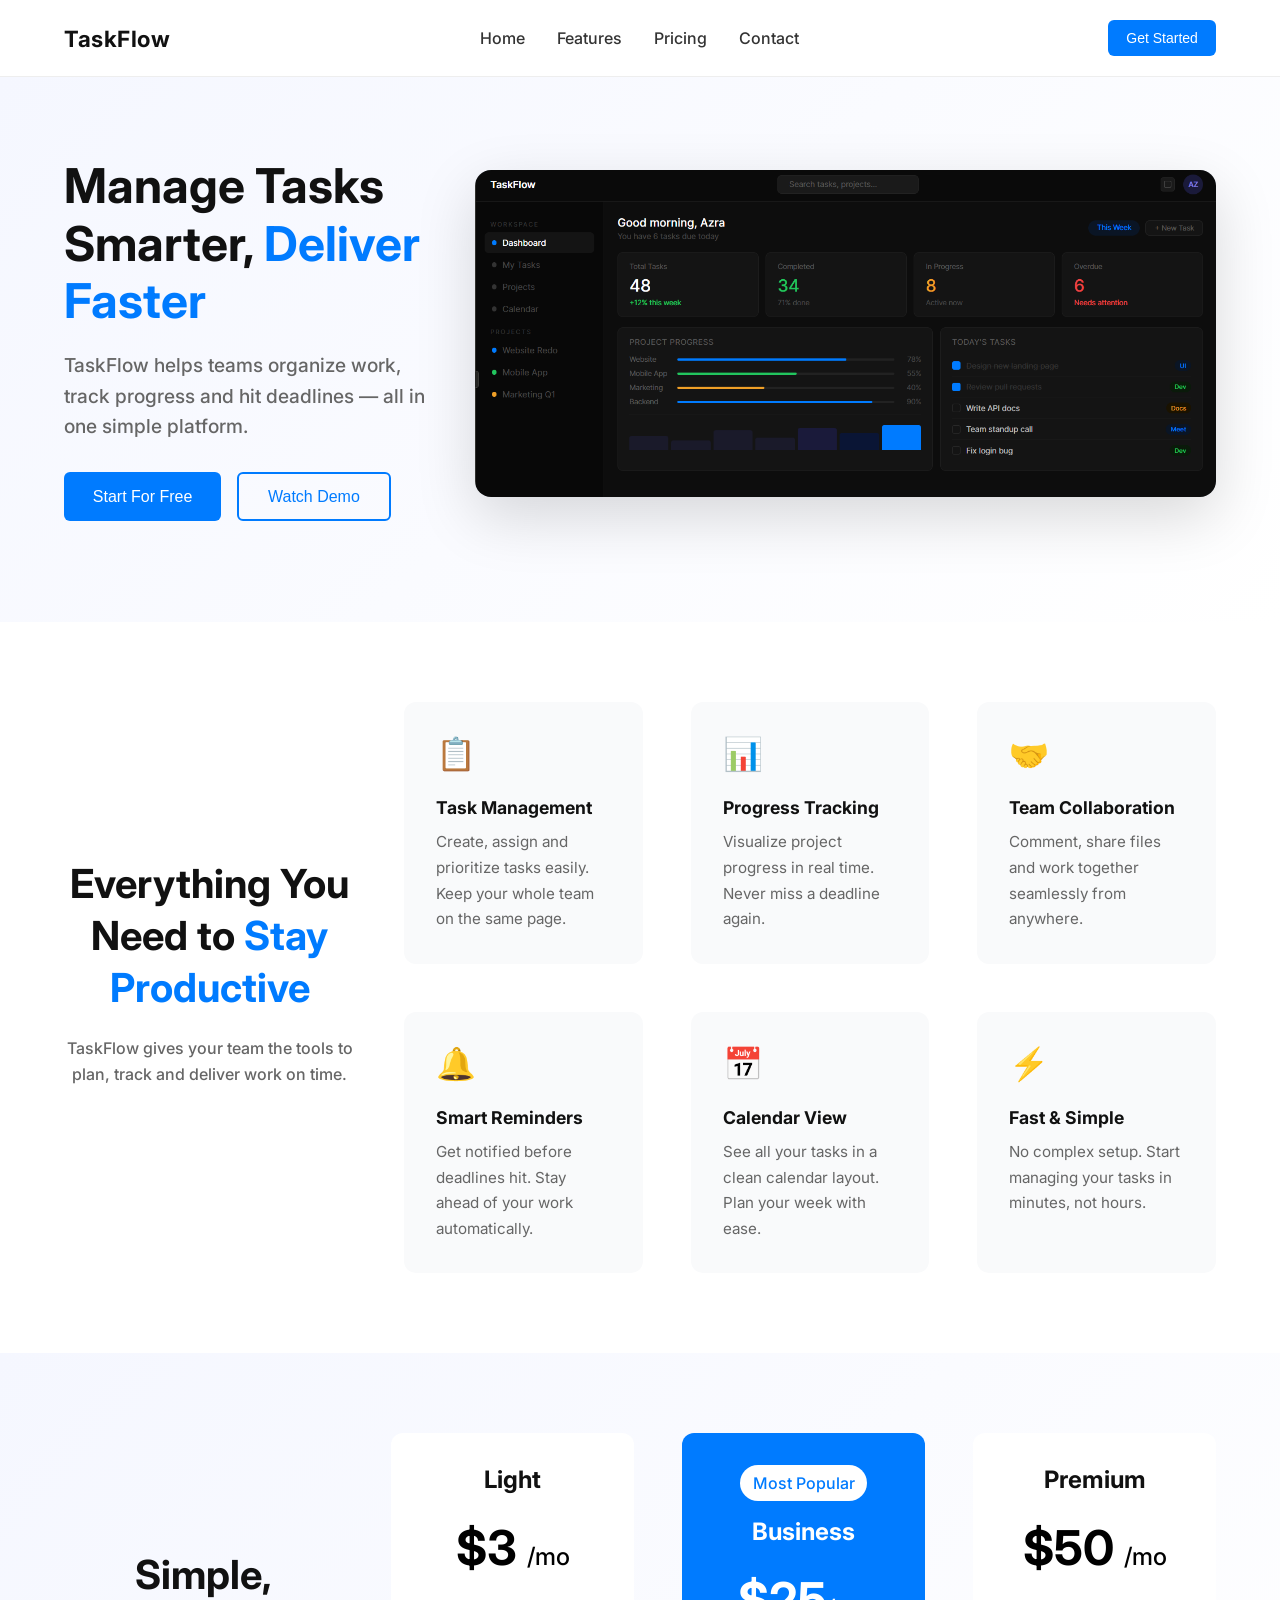
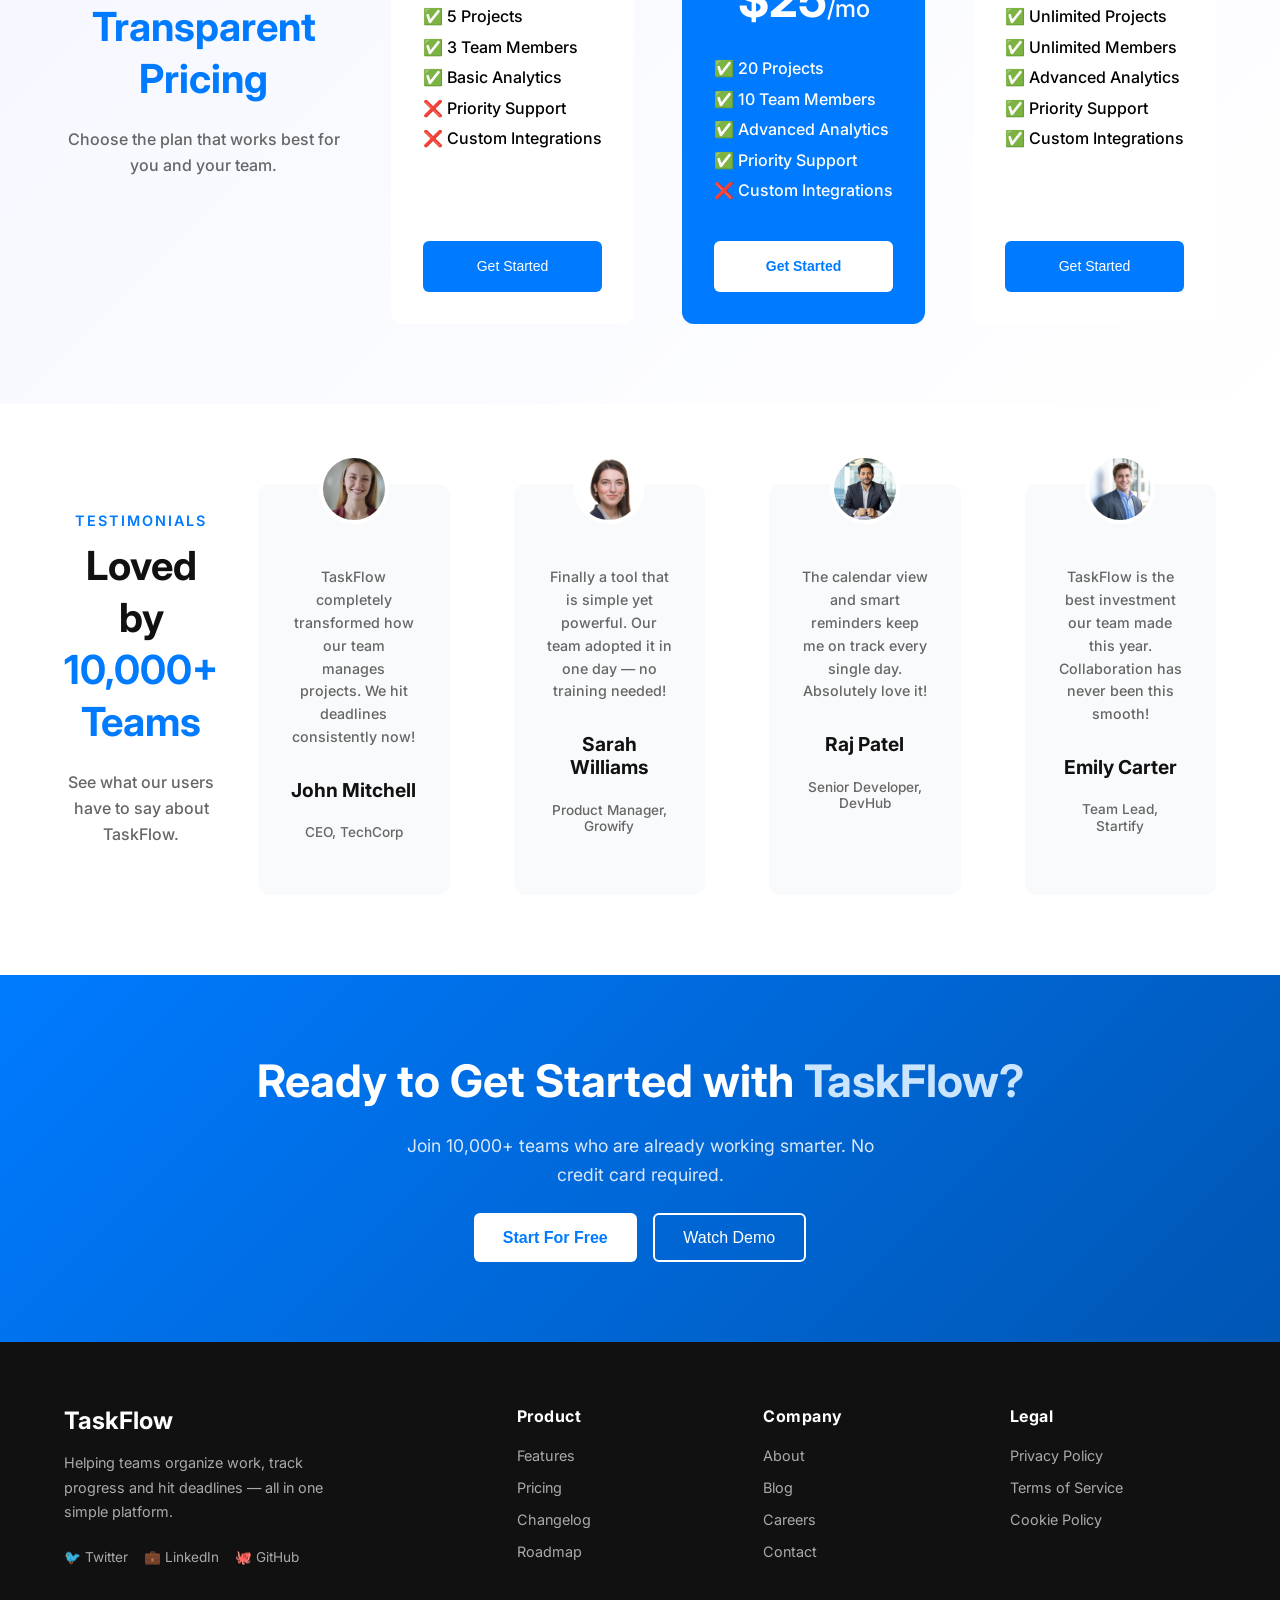
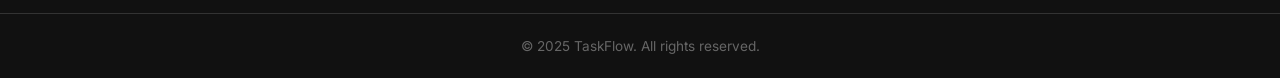
==== commit 75bc045c: "Updated HTML added new image" ====
--- a/index.html
+++ b/index.html
@@ -56,7 +56,7 @@
 
             <!-- right side image  -->
             <div class="hero-image placeholder-box">
-               <img src="assets/images/dashboard image.png" alt="">
+               <img src="assets/images/dashboard.png" alt="">
             </div>
         </div>
     </section>
